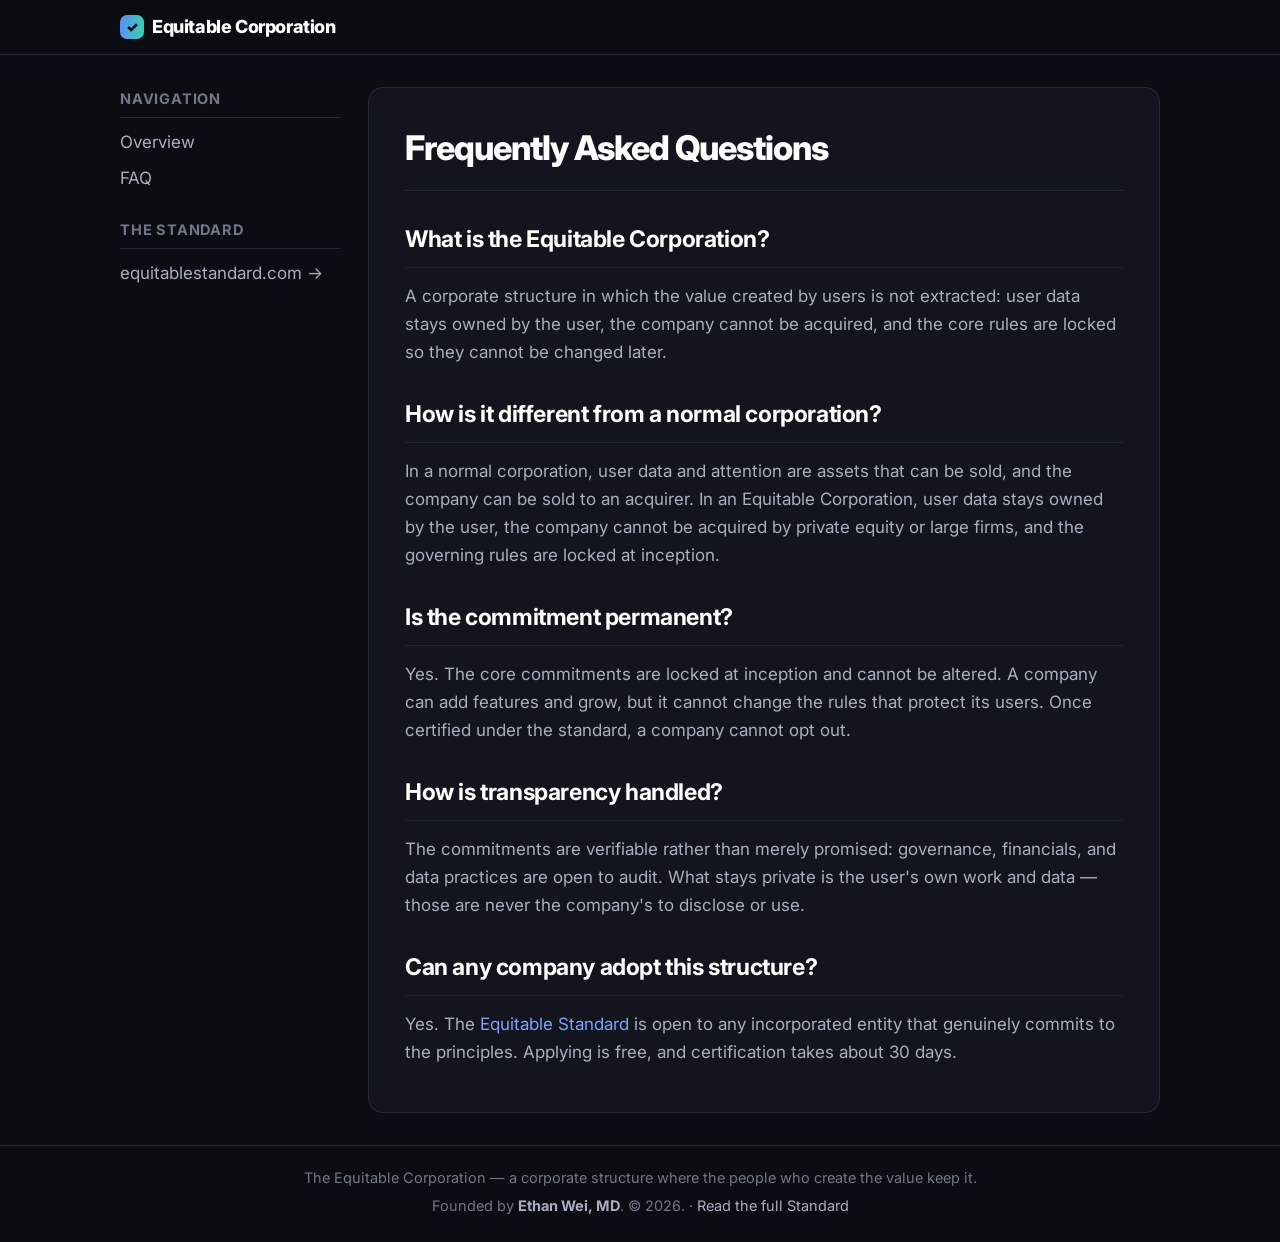
==== faq.html @ 90e1a958 "Deploy static main+faq from FastAPI PAGES" ====
<!DOCTYPE html>
<html lang="en">
<head>
    <meta charset="UTF-8">
    <meta name="viewport" content="width=device-width, initial-scale=1.0">
    <title>FAQ — The Equitable Corporation</title>
    <link rel="preconnect" href="https://fonts.googleapis.com">
    <link rel="preconnect" href="https://fonts.gstatic.com" crossorigin>
    <link href="https://fonts.googleapis.com/css2?family=Inter:wght@400;500;600;700;800&display=swap" rel="stylesheet">
    <link rel="stylesheet" href="style.css">
</head>
<body>
    <div id="wiki-page">
        <!-- Top bar: brand, search -->
        <div id="wiki-header">
            <div class="wiki-header-inner">
                <a href="/" id="wiki-logo"><span class="logo-mark">&#10003;</span> Equitable Corporation</a>
            </div>
        </div>

        <div id="wiki-body">
            <!-- Sidebar navigation -->
            <div id="wiki-sidebar">
                <div class="wiki-nav-section">
                    <h4>Navigation</h4>
                    <ul>
                        <li><a href="/">Overview</a></li>
                        <li><a href="/faq">FAQ</a></li>
                    </ul>
                </div>
                <div class="wiki-nav-section">
                    <h4>The Standard</h4>
                    <ul>
                        <li><a href="https://equitablestandard.com" target="_blank">equitablestandard.com &rarr;</a></li>
                    </ul>
                </div>
            </div>

            <!-- Main article area -->
            <div id="wiki-main">
                <h1 id="firstHeading">Frequently Asked Questions</h1>
                <div id="article-body">
                    <h2>What is the Equitable Corporation?</h2>
<p>A corporate structure in which the value created by users is not extracted: user data stays owned by the user, the company cannot be acquired, and the core rules are locked so they cannot be changed later.</p>

<h2>How is it different from a normal corporation?</h2>
<p>In a normal corporation, user data and attention are assets that can be sold, and the company can be sold to an acquirer. In an Equitable Corporation, user data stays owned by the user, the company cannot be acquired by private equity or large firms, and the governing rules are locked at inception.</p>

<h2>Is the commitment permanent?</h2>
<p>Yes. The core commitments are locked at inception and cannot be altered. A company can add features and grow, but it cannot change the rules that protect its users. Once certified under the standard, a company cannot opt out.</p>

<h2>How is transparency handled?</h2>
<p>The commitments are verifiable rather than merely promised: governance, financials, and data practices are open to audit. What stays private is the user&#39;s own work and data &mdash; those are never the company&#39;s to disclose or use.</p>

<h2>Can any company adopt this structure?</h2>
<p>Yes. The <a href="https://equitablestandard.com" target="_blank">Equitable Standard</a> is open to any incorporated entity that genuinely commits to the principles. Applying is free, and certification takes about 30 days.</p>

                </div>
            </div>
        </div>

        <div id="wiki-footer">
            <p>The Equitable Corporation &mdash; a corporate structure where the people who create the value keep it.</p>
            <p>Founded by <strong>Ethan Wei, MD</strong>. &copy; 2026. &middot; <a href="https://equitablestandard.com" target="_blank">Read the full Standard</a></p>
        </div>
    </div>
</body>
</html>
---- style.css ----
/* ==========================================================================
   The Equitable Corporation — informative site (equitable_corp)
   Same design language as WorkSigned. Two small-text tiers only:
     --fs-body  (17px)  article body, nav, previews
     --fs-small (14.5px) fine print: footer, section labels
   ========================================================================== */
:root {
    --bg: #0b0d12;
    --bg-page: #12151d;
    --bg-elev: #171b25;
    --bg-header: rgba(11, 13, 18, 0.8);
    --border: #232838;
    --border-strong: #2f3648;
    --border-subtle: #1f2532;

    --text: #f4f6fb;
    --text-heading: #ffffff;
    --text-muted: #a7afc0;
    --text-faint: #6f7789;
    --text-link: #7ba3ff;
    --text-link-hover: #9dbaff;

    --accent: #5b8cff;
    --accent-2: #34d3a6;
    --accent-soft: rgba(91, 140, 255, 0.14);
    --grad: linear-gradient(100deg, #5b8cff 0%, #34d3a6 100%);

    /* Two small-text tiers (the only two small sizes) */
    --fs-body: 17px;
    --fs-small: 14.5px;

    --radius: 14px;
    --maxw: 1080px;
}

* { margin: 0; padding: 0; box-sizing: border-box; }

body {
    font-family: "Inter", -apple-system, BlinkMacSystemFont, "Segoe UI", Roboto, sans-serif;
    background: var(--bg);
    color: var(--text);
    line-height: 1.65;
    font-size: var(--fs-body);
    -webkit-font-smoothing: antialiased;
    -moz-osx-font-smoothing: grayscale;
}
a { color: var(--text-link); text-decoration: none; }
a:hover { text-decoration: underline; }

#wiki-page { min-height: 100vh; display: flex; flex-direction: column; }

/* ===== HEADER ===== */
#wiki-header {
    position: sticky; top: 0; z-index: 50;
    background: var(--bg-header);
    backdrop-filter: blur(14px); -webkit-backdrop-filter: blur(14px);
    border-bottom: 1px solid var(--border);
    padding: 12px 0;
}
.wiki-header-inner {
    max-width: var(--maxw); margin: 0 auto; padding: 0 20px;
    display: flex; align-items: center; justify-content: space-between; gap: 20px;
}
#wiki-logo {
    font-size: 18px; font-weight: 800; color: var(--text-heading);
    letter-spacing: -0.4px; display: inline-flex; align-items: center; gap: 8px; white-space: nowrap;
}
#wiki-logo:hover { text-decoration: none; }
.logo-mark {
    display: inline-grid; place-items: center;
    width: 24px; height: 24px; border-radius: 7px;
    background: var(--grad); color: #0b0d12; font-size: 14px; font-weight: 900;
}
#wiki-search-form { display: flex; gap: 8px; flex: 1; max-width: 360px; }
#wiki-search-input {
    flex: 1; padding: 8px 12px;
    border: 1px solid var(--border-strong); border-radius: 999px;
    font-size: var(--fs-small); outline: none;
    background: var(--bg-page); color: var(--text); font-family: inherit;
}
#wiki-search-input::placeholder { color: var(--text-faint); }
#wiki-search-input:focus { border-color: var(--accent); box-shadow: 0 0 0 3px rgba(91,140,255,0.16); }
#wiki-search-form button {
    padding: 8px 16px; background: var(--accent-soft);
    border: 1px solid var(--border-strong); border-radius: 999px;
    cursor: pointer; font-size: var(--fs-small); font-weight: 600;
    color: var(--text); font-family: inherit;
}
#wiki-search-form button:hover { background: rgba(91,140,255,0.24); border-color: var(--accent); }

/* ===== BODY LAYOUT ===== */
#wiki-body {
    max-width: var(--maxw); margin: 0 auto; padding: 32px 20px;
    display: flex; gap: 28px; flex: 1; width: 100%; align-items: flex-start;
}

/* ===== SIDEBAR ===== */
#wiki-sidebar { width: 220px; flex-shrink: 0; }
.wiki-nav-section { margin-bottom: 26px; }
.wiki-nav-section h4 {
    font-size: var(--fs-small); color: var(--text-faint);
    text-transform: uppercase; letter-spacing: 0.8px;
    margin-bottom: 10px; padding-bottom: 6px; border-bottom: 1px solid var(--border);
}
.wiki-nav-section ul { list-style: none; }
.wiki-nav-section li { margin-bottom: 8px; }
.wiki-nav-section a { color: var(--text-muted); font-size: var(--fs-body); transition: color 0.2s; }
.wiki-nav-section a:hover { color: var(--text-link); text-decoration: none; }

/* ===== MAIN CONTENT ===== */
#wiki-main {
    flex: 1; background: var(--bg-page);
    border: 1px solid var(--border); border-radius: var(--radius);
    padding: 32px 36px; min-width: 0;
}
#firstHeading {
    font-size: 34px; font-weight: 800; letter-spacing: -1px;
    border-bottom: 1px solid var(--border);
    padding-bottom: 14px; margin-bottom: 22px; color: var(--text-heading);
}

/* ===== ARTICLE CONTENT ===== */
#article-body h2 {
    font-size: 23px; font-weight: 700; letter-spacing: -0.4px;
    border-bottom: 1px solid var(--border-subtle);
    padding-bottom: 8px; margin: 30px 0 14px 0; color: var(--text-heading);
}
#article-body h3 { font-size: 19px; font-weight: 700; margin: 20px 0 8px 0; color: var(--text); }
#article-body p { margin-bottom: 14px; color: var(--text-muted); font-size: var(--fs-body); }
#article-body ul, #article-body ol { margin: 0 0 14px 24px; color: var(--text-muted); }
#article-body li { margin-bottom: 6px; font-size: var(--fs-body); }
#article-body a:hover { color: var(--text-link-hover); }
#article-body strong { color: var(--text); font-weight: 700; }

/* ===== INFOBOX ===== */
.wiki-infobox {
    float: right; width: 264px;
    background: var(--bg-elev); border: 1px solid var(--border-strong);
    border-radius: 12px; padding: 16px 18px;
    margin: 0 0 18px 22px; font-size: var(--fs-body);
}
.wiki-infobox h3 {
    font-size: 18px; font-weight: 800; text-align: center;
    margin-bottom: 12px; padding-bottom: 10px; border-bottom: 1px solid var(--border); color: var(--text-heading);
}
.wiki-infobox p { margin-bottom: 6px; color: var(--text-muted); }
.wiki-infobox p strong { color: var(--text); }

/* ===== SEARCH RESULTS ===== */
.search-result { margin-bottom: 22px; padding-bottom: 16px; border-bottom: 1px solid var(--border-subtle); }
.search-result h3 { font-size: 19px; font-weight: 700; margin-bottom: 6px; color: var(--text-heading); }
.search-result p { color: var(--text-muted); font-size: var(--fs-body); }

/* ===== FOOTER ===== */
#wiki-footer {
    background: var(--bg); border-top: 1px solid var(--border);
    padding: 20px; text-align: center;
    font-size: var(--fs-small); color: var(--text-faint); margin-top: auto;
}
#wiki-footer p { margin-bottom: 4px; }
#wiki-footer strong { color: var(--text-muted); }
#wiki-footer a { color: var(--text-muted); }
#wiki-footer a:hover { color: var(--text); }

/* ===== RESPONSIVE ===== */
@media (max-width: 768px) {
    #wiki-body { flex-direction: column; }
    #wiki-sidebar { width: 100%; }
    #wiki-main { padding: 22px 20px; }
    .wiki-infobox { float: none; width: 100%; margin: 0 0 18px 0; }
    #wiki-search-form { max-width: none; }
}
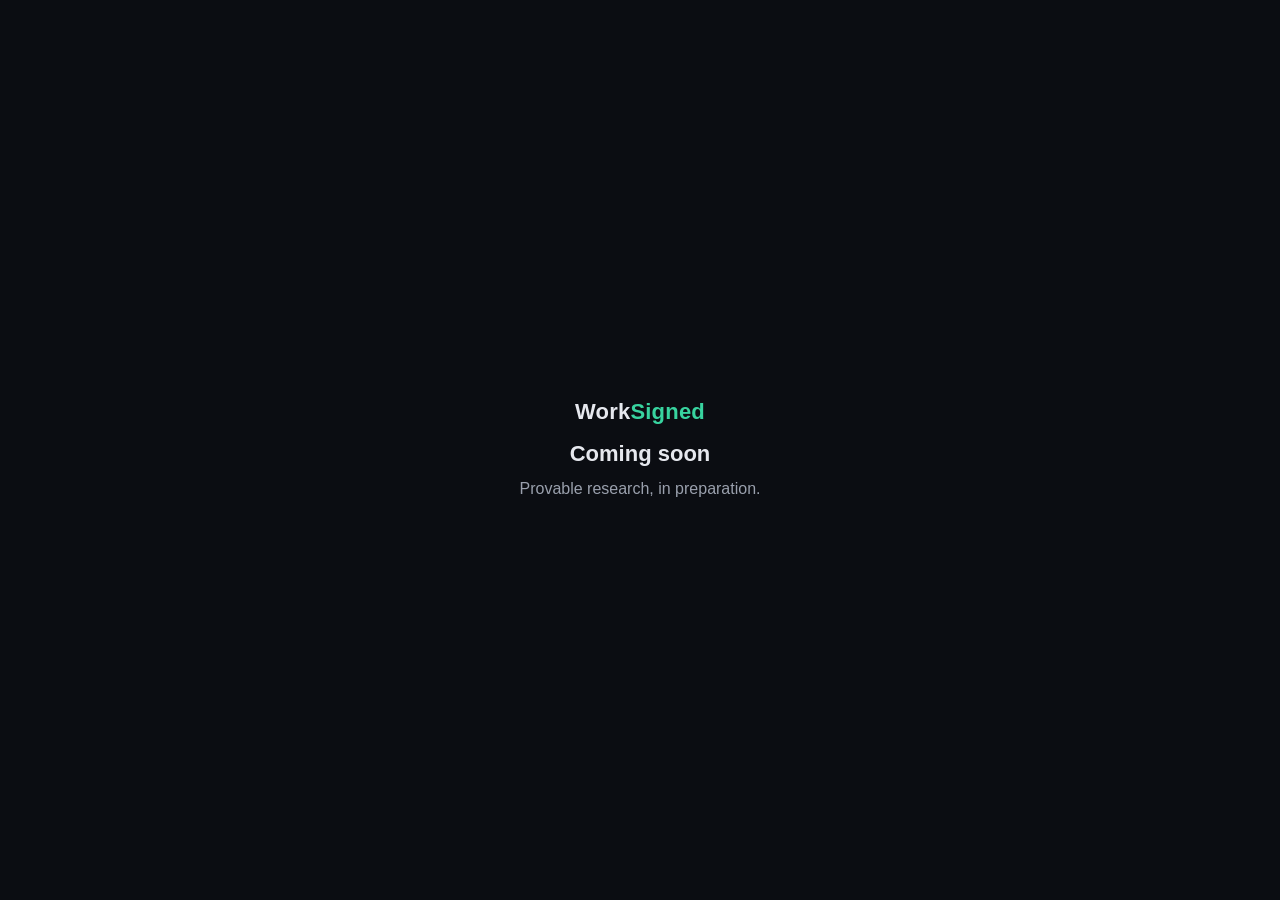
==== commit 5f29797e: "site: blank to coming-soon (temporary)" ====
--- a/faq.html
+++ b/faq.html
@@ -1,68 +1,27 @@
 <!DOCTYPE html>
 <html lang="en">
 <head>
-    <meta charset="UTF-8">
-    <meta name="viewport" content="width=device-width, initial-scale=1.0">
-    <title>FAQ — The Equitable Corporation</title>
-    <link rel="preconnect" href="https://fonts.googleapis.com">
-    <link rel="preconnect" href="https://fonts.gstatic.com" crossorigin>
-    <link href="https://fonts.googleapis.com/css2?family=Inter:wght@400;500;600;700;800&display=swap" rel="stylesheet">
-    <link rel="stylesheet" href="style.css">
+<meta charset="utf-8">
+<meta name="viewport" content="width=device-width, initial-scale=1">
+<meta name="robots" content="noindex,nofollow">
+<title>WorkSigned</title>
+<style>
+  html,body{margin:0;height:100%;background:#0b0d12;color:#e6e8ee;
+    font-family:-apple-system,BlinkMacSystemFont,"Segoe UI",Roboto,Helvetica,Arial,sans-serif;
+    display:flex;align-items:center;justify-content:center;}
+  .card{text-align:center;padding:48px 28px;max-width:440px;}
+  .brand{font-weight:700;font-size:22px;letter-spacing:.2px;margin-bottom:16px;}
+  .brand span{color:#38d39f;}
+  h1{font-size:22px;font-weight:600;margin:0 0 10px;}
+  p{color:#9aa0ad;font-size:16px;line-height:1.55;margin:0;}
+</style>
 </head>
 <body>
-    <div id="wiki-page">
-        <!-- Top bar: brand, search -->
-        <div id="wiki-header">
-            <div class="wiki-header-inner">
-                <a href="/" id="wiki-logo"><span class="logo-mark">&#10003;</span> Equitable Corporation</a>
-            </div>
-        </div>
+  <div class="card">
+    <div class="brand">Work<span>Signed</span></div>
+    <h1>Coming soon</h1>
+    <p>Provable research, in preparation.</p>
+  </div>
+</body>
+</html>
 
-        <div id="wiki-body">
-            <!-- Sidebar navigation -->
-            <div id="wiki-sidebar">
-                <div class="wiki-nav-section">
-                    <h4>Navigation</h4>
-                    <ul>
-                        <li><a href="/">Overview</a></li>
-                        <li><a href="/faq">FAQ</a></li>
-                    </ul>
-                </div>
-                <div class="wiki-nav-section">
-                    <h4>The Standard</h4>
-                    <ul>
-                        <li><a href="https://equitablestandard.com" target="_blank">equitablestandard.com &rarr;</a></li>
-                    </ul>
-                </div>
-            </div>
-
-            <!-- Main article area -->
-            <div id="wiki-main">
-                <h1 id="firstHeading">Frequently Asked Questions</h1>
-                <div id="article-body">
-                    <h2>What is the Equitable Corporation?</h2>
-<p>A corporate structure in which the value created by users is not extracted: user data stays owned by the user, the company cannot be acquired, and the core rules are locked so they cannot be changed later.</p>
-
-<h2>How is it different from a normal corporation?</h2>
-<p>In a normal corporation, user data and attention are assets that can be sold, and the company can be sold to an acquirer. In an Equitable Corporation, user data stays owned by the user, the company cannot be acquired by private equity or large firms, and the governing rules are locked at inception.</p>
-
-<h2>Is the commitment permanent?</h2>
-<p>Yes. The core commitments are locked at inception and cannot be altered. A company can add features and grow, but it cannot change the rules that protect its users. Once certified under the standard, a company cannot opt out.</p>
-
-<h2>How is transparency handled?</h2>
-<p>The commitments are verifiable rather than merely promised: governance, financials, and data practices are open to audit. What stays private is the user&#39;s own work and data &mdash; those are never the company&#39;s to disclose or use.</p>
-
-<h2>Can any company adopt this structure?</h2>
-<p>Yes. The <a href="https://equitablestandard.com" target="_blank">Equitable Standard</a> is open to any incorporated entity that genuinely commits to the principles. Applying is free, and certification takes about 30 days.</p>
-
-                </div>
-            </div>
-        </div>
-
-        <div id="wiki-footer">
-            <p>The Equitable Corporation &mdash; a corporate structure where the people who create the value keep it.</p>
-            <p>Founded by <strong>Ethan Wei, MD</strong>. &copy; 2026. &middot; <a href="https://equitablestandard.com" target="_blank">Read the full Standard</a></p>
-        </div>
-    </div>
-</body>
-</html>
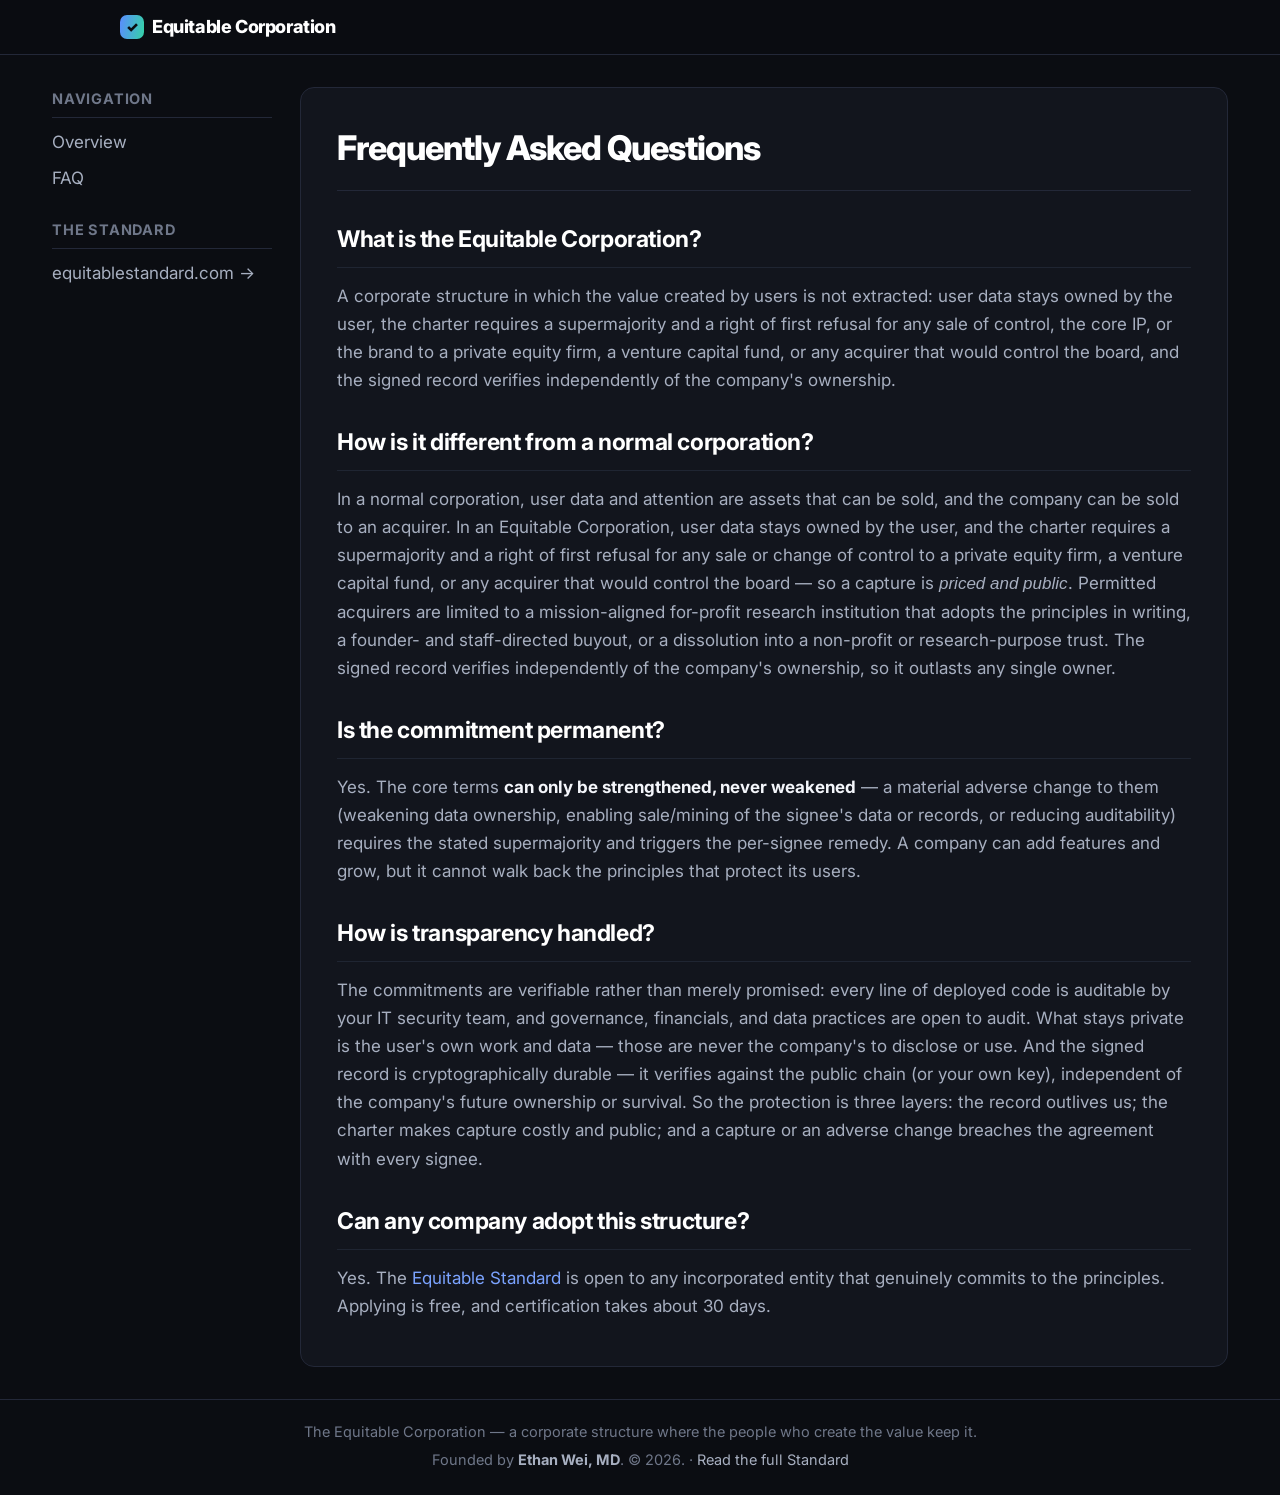
==== commit 00af263a: "sync from local static" ====
--- a/faq.html
+++ b/faq.html
@@ -1,27 +1,68 @@
 <!DOCTYPE html>
 <html lang="en">
 <head>
-<meta charset="utf-8">
-<meta name="viewport" content="width=device-width, initial-scale=1">
-<meta name="robots" content="noindex,nofollow">
-<title>WorkSigned</title>
-<style>
-  html,body{margin:0;height:100%;background:#0b0d12;color:#e6e8ee;
-    font-family:-apple-system,BlinkMacSystemFont,"Segoe UI",Roboto,Helvetica,Arial,sans-serif;
-    display:flex;align-items:center;justify-content:center;}
-  .card{text-align:center;padding:48px 28px;max-width:440px;}
-  .brand{font-weight:700;font-size:22px;letter-spacing:.2px;margin-bottom:16px;}
-  .brand span{color:#38d39f;}
-  h1{font-size:22px;font-weight:600;margin:0 0 10px;}
-  p{color:#9aa0ad;font-size:16px;line-height:1.55;margin:0;}
-</style>
+    <meta charset="UTF-8">
+    <meta name="viewport" content="width=device-width, initial-scale=1.0">
+    <title>FAQ — The Equitable Corporation</title>
+    <link rel="preconnect" href="https://fonts.googleapis.com">
+    <link rel="preconnect" href="https://fonts.gstatic.com" crossorigin>
+    <link href="https://fonts.googleapis.com/css2?family=Inter:wght@400;500;600;700;800&display=swap" rel="stylesheet">
+    <link rel="stylesheet" href="style.css">
 </head>
 <body>
-  <div class="card">
-    <div class="brand">Work<span>Signed</span></div>
-    <h1>Coming soon</h1>
-    <p>Provable research, in preparation.</p>
-  </div>
+    <div id="wiki-page">
+        <!-- Top bar: brand, search -->
+        <div id="wiki-header">
+            <div class="wiki-header-inner">
+                <a href="/" id="wiki-logo"><span class="logo-mark">&#10003;</span> Equitable Corporation</a>
+            </div>
+        </div>
+
+        <div id="wiki-body">
+            <!-- Sidebar navigation -->
+            <div id="wiki-sidebar">
+                <div class="wiki-nav-section">
+                    <h4>Navigation</h4>
+                    <ul>
+                        <li><a href="/">Overview</a></li>
+                        <li><a href="/faq">FAQ</a></li>
+                    </ul>
+                </div>
+                <div class="wiki-nav-section">
+                    <h4>The Standard</h4>
+                    <ul>
+                        <li><a href="https://equitablestandard.com" target="_blank">equitablestandard.com &rarr;</a></li>
+                    </ul>
+                </div>
+            </div>
+
+            <!-- Main article area -->
+            <div id="wiki-main">
+                <h1 id="firstHeading">Frequently Asked Questions</h1>
+                <div id="article-body">
+                    <h2>What is the Equitable Corporation?</h2>
+<p>A corporate structure in which the value created by users is not extracted: user data stays owned by the user, the charter requires a supermajority and a right of first refusal for any sale of control, the core IP, or the brand to a private equity firm, a venture capital fund, or any acquirer that would control the board, and the signed record verifies independently of the company&#39;s ownership.</p>
+
+<h2>How is it different from a normal corporation?</h2>
+<p>In a normal corporation, user data and attention are assets that can be sold, and the company can be sold to an acquirer. In an Equitable Corporation, user data stays owned by the user, and the charter requires a supermajority and a right of first refusal for any sale or change of control to a private equity firm, a venture capital fund, or any acquirer that would control the board &mdash; so a capture is <em>priced and public</em>. Permitted acquirers are limited to a mission-aligned for-profit research institution that adopts the principles in writing, a founder- and staff-directed buyout, or a dissolution into a non-profit or research-purpose trust. The signed record verifies independently of the company&#39;s ownership, so it outlasts any single owner.</p>
+
+<h2>Is the commitment permanent?</h2>
+<p>Yes. The core terms <strong>can only be strengthened, never weakened</strong> &mdash; a material adverse change to them (weakening data ownership, enabling sale/mining of the signee&#39;s data or records, or reducing auditability) requires the stated supermajority and triggers the per-signee remedy. A company can add features and grow, but it cannot walk back the principles that protect its users.</p>
+
+<h2>How is transparency handled?</h2>
+<p>The commitments are verifiable rather than merely promised: every line of deployed code is auditable by your IT security team, and governance, financials, and data practices are open to audit. What stays private is the user&#39;s own work and data &mdash; those are never the company&#39;s to disclose or use. And the signed record is cryptographically durable &mdash; it verifies against the public chain (or your own key), independent of the company&#39;s future ownership or survival. So the protection is three layers: the record outlives us; the charter makes capture costly and public; and a capture or an adverse change breaches the agreement with every signee.</p>
+
+<h2>Can any company adopt this structure?</h2>
+<p>Yes. The <a href="https://equitablestandard.com" target="_blank">Equitable Standard</a> is open to any incorporated entity that genuinely commits to the principles. Applying is free, and certification takes about 30 days.</p>
+
+                </div>
+            </div>
+        </div>
+
+        <div id="wiki-footer">
+            <p>The Equitable Corporation &mdash; a corporate structure where the people who create the value keep it.</p>
+            <p>Founded by <strong>Ethan Wei, MD</strong>. &copy; 2026. &middot; <a href="https://equitablestandard.com" target="_blank">Read the full Standard</a></p>
+        </div>
+    </div>
 </body>
-</html>
-
+</html>
--- a/style.css
+++ b/style.css
@@ -0,0 +1,172 @@
+/* ==========================================================================
+   The Equitable Corporation — informative site (equitable_corp)
+   Same design language as WorkSigned. Two small-text tiers only:
+     --fs-body  (17px)  article body, nav, previews
+     --fs-small (14.5px) fine print: footer, section labels
+   ========================================================================== */
+:root {
+    --bg: #0b0d12;
+    --bg-page: #12151d;
+    --bg-elev: #171b25;
+    --bg-header: rgba(11, 13, 18, 0.8);
+    --border: #232838;
+    --border-strong: #2f3648;
+    --border-subtle: #1f2532;
+
+    --text: #f4f6fb;
+    --text-heading: #ffffff;
+    --text-muted: #a7afc0;
+    --text-faint: #6f7789;
+    --text-link: #7ba3ff;
+    --text-link-hover: #9dbaff;
+
+    --accent: #5b8cff;
+    --accent-2: #34d3a6;
+    --accent-soft: rgba(91, 140, 255, 0.14);
+    --grad: linear-gradient(100deg, #5b8cff 0%, #34d3a6 100%);
+
+    /* Two small-text tiers (the only two small sizes) */
+    --fs-body: 17px;
+    --fs-small: 14.5px;
+
+    --radius: 14px;
+    --maxw: 1080px;
+}
+
+* { margin: 0; padding: 0; box-sizing: border-box; }
+
+body {
+    font-family: "Inter", -apple-system, BlinkMacSystemFont, "Segoe UI", Roboto, sans-serif;
+    background: var(--bg);
+    color: var(--text);
+    line-height: 1.65;
+    font-size: var(--fs-body);
+    -webkit-font-smoothing: antialiased;
+    -moz-osx-font-smoothing: grayscale;
+}
+a { color: var(--text-link); text-decoration: none; }
+a:hover { text-decoration: underline; }
+
+#wiki-page { min-height: 100vh; display: flex; flex-direction: column; }
+
+/* ===== HEADER ===== */
+#wiki-header {
+    position: sticky; top: 0; z-index: 50;
+    background: var(--bg-header);
+    backdrop-filter: blur(14px); -webkit-backdrop-filter: blur(14px);
+    border-bottom: 1px solid var(--border);
+    padding: 12px 0;
+}
+.wiki-header-inner {
+    max-width: var(--maxw); margin: 0 auto; padding: 0 20px;
+    display: flex; align-items: center; justify-content: space-between; gap: 20px;
+}
+#wiki-logo {
+    font-size: 18px; font-weight: 800; color: var(--text-heading);
+    letter-spacing: -0.4px; display: inline-flex; align-items: center; gap: 8px; white-space: nowrap;
+}
+#wiki-logo:hover { text-decoration: none; }
+.logo-mark {
+    display: inline-grid; place-items: center;
+    width: 24px; height: 24px; border-radius: 7px;
+    background: var(--grad); color: #0b0d12; font-size: 14px; font-weight: 900;
+}
+#wiki-search-form { display: flex; gap: 8px; flex: 1; max-width: 360px; }
+#wiki-search-input {
+    flex: 1; padding: 8px 12px;
+    border: 1px solid var(--border-strong); border-radius: 999px;
+    font-size: var(--fs-small); outline: none;
+    background: var(--bg-page); color: var(--text); font-family: inherit;
+}
+#wiki-search-input::placeholder { color: var(--text-faint); }
+#wiki-search-input:focus { border-color: var(--accent); box-shadow: 0 0 0 3px rgba(91,140,255,0.16); }
+#wiki-search-form button {
+    padding: 8px 16px; background: var(--accent-soft);
+    border: 1px solid var(--border-strong); border-radius: 999px;
+    cursor: pointer; font-size: var(--fs-small); font-weight: 600;
+    color: var(--text); font-family: inherit;
+}
+#wiki-search-form button:hover { background: rgba(91,140,255,0.24); border-color: var(--accent); }
+
+/* ===== BODY LAYOUT ===== */
+#wiki-body {
+    max-width: 95%; margin: 0 auto; padding: 32px 20px;
+    display: flex; gap: 28px; flex: 1; width: 100%; align-items: flex-start;
+}
+
+/* ===== SIDEBAR ===== */
+#wiki-sidebar { width: 220px; flex-shrink: 0; }
+.wiki-nav-section { margin-bottom: 26px; }
+.wiki-nav-section h4 {
+    font-size: var(--fs-small); color: var(--text-faint);
+    text-transform: uppercase; letter-spacing: 0.8px;
+    margin-bottom: 10px; padding-bottom: 6px; border-bottom: 1px solid var(--border);
+}
+.wiki-nav-section ul { list-style: none; }
+.wiki-nav-section li { margin-bottom: 8px; }
+.wiki-nav-section a { color: var(--text-muted); font-size: var(--fs-body); transition: color 0.2s; }
+.wiki-nav-section a:hover { color: var(--text-link); text-decoration: none; }
+
+/* ===== MAIN CONTENT ===== */
+#wiki-main {
+    flex: 1; background: var(--bg-page);
+    border: 1px solid var(--border); border-radius: var(--radius);
+    padding: 32px 36px; min-width: 0;
+}
+#firstHeading {
+    font-size: 34px; font-weight: 800; letter-spacing: -1px;
+    border-bottom: 1px solid var(--border);
+    padding-bottom: 14px; margin-bottom: 22px; color: var(--text-heading);
+}
+
+/* ===== ARTICLE CONTENT ===== */
+#article-body h2 {
+    font-size: 23px; font-weight: 700; letter-spacing: -0.4px;
+    border-bottom: 1px solid var(--border-subtle);
+    padding-bottom: 8px; margin: 30px 0 14px 0; color: var(--text-heading);
+}
+#article-body h3 { font-size: 19px; font-weight: 700; margin: 20px 0 8px 0; color: var(--text); }
+#article-body p { margin-bottom: 14px; color: var(--text-muted); font-size: var(--fs-body); }
+#article-body ul, #article-body ol { margin: 0 0 14px 24px; color: var(--text-muted); }
+#article-body li { margin-bottom: 6px; font-size: var(--fs-body); }
+#article-body a:hover { color: var(--text-link-hover); }
+#article-body strong { color: var(--text); font-weight: 700; }
+
+/* ===== INFOBOX ===== */
+.wiki-infobox {
+    float: right; width: 264px;
+    background: var(--bg-elev); border: 1px solid var(--border-strong);
+    border-radius: 12px; padding: 16px 18px;
+    margin: 0 0 18px 22px; font-size: var(--fs-body);
+}
+.wiki-infobox h3 {
+    font-size: 18px; font-weight: 800; text-align: center;
+    margin-bottom: 12px; padding-bottom: 10px; border-bottom: 1px solid var(--border); color: var(--text-heading);
+}
+.wiki-infobox p { margin-bottom: 6px; color: var(--text-muted); }
+.wiki-infobox p strong { color: var(--text); }
+
+/* ===== SEARCH RESULTS ===== */
+.search-result { margin-bottom: 22px; padding-bottom: 16px; border-bottom: 1px solid var(--border-subtle); }
+.search-result h3 { font-size: 19px; font-weight: 700; margin-bottom: 6px; color: var(--text-heading); }
+.search-result p { color: var(--text-muted); font-size: var(--fs-body); }
+
+/* ===== FOOTER ===== */
+#wiki-footer {
+    background: var(--bg); border-top: 1px solid var(--border);
+    padding: 20px; text-align: center;
+    font-size: var(--fs-small); color: var(--text-faint); margin-top: auto;
+}
+#wiki-footer p { margin-bottom: 4px; }
+#wiki-footer strong { color: var(--text-muted); }
+#wiki-footer a { color: var(--text-muted); }
+#wiki-footer a:hover { color: var(--text); }
+
+/* ===== RESPONSIVE ===== */
+@media (max-width: 768px) {
+    #wiki-body { flex-direction: column; }
+    #wiki-sidebar { width: 100%; }
+    #wiki-main { padding: 22px 20px; }
+    .wiki-infobox { float: none; width: 100%; margin: 0 0 18px 0; }
+    #wiki-search-form { max-width: none; }
+}
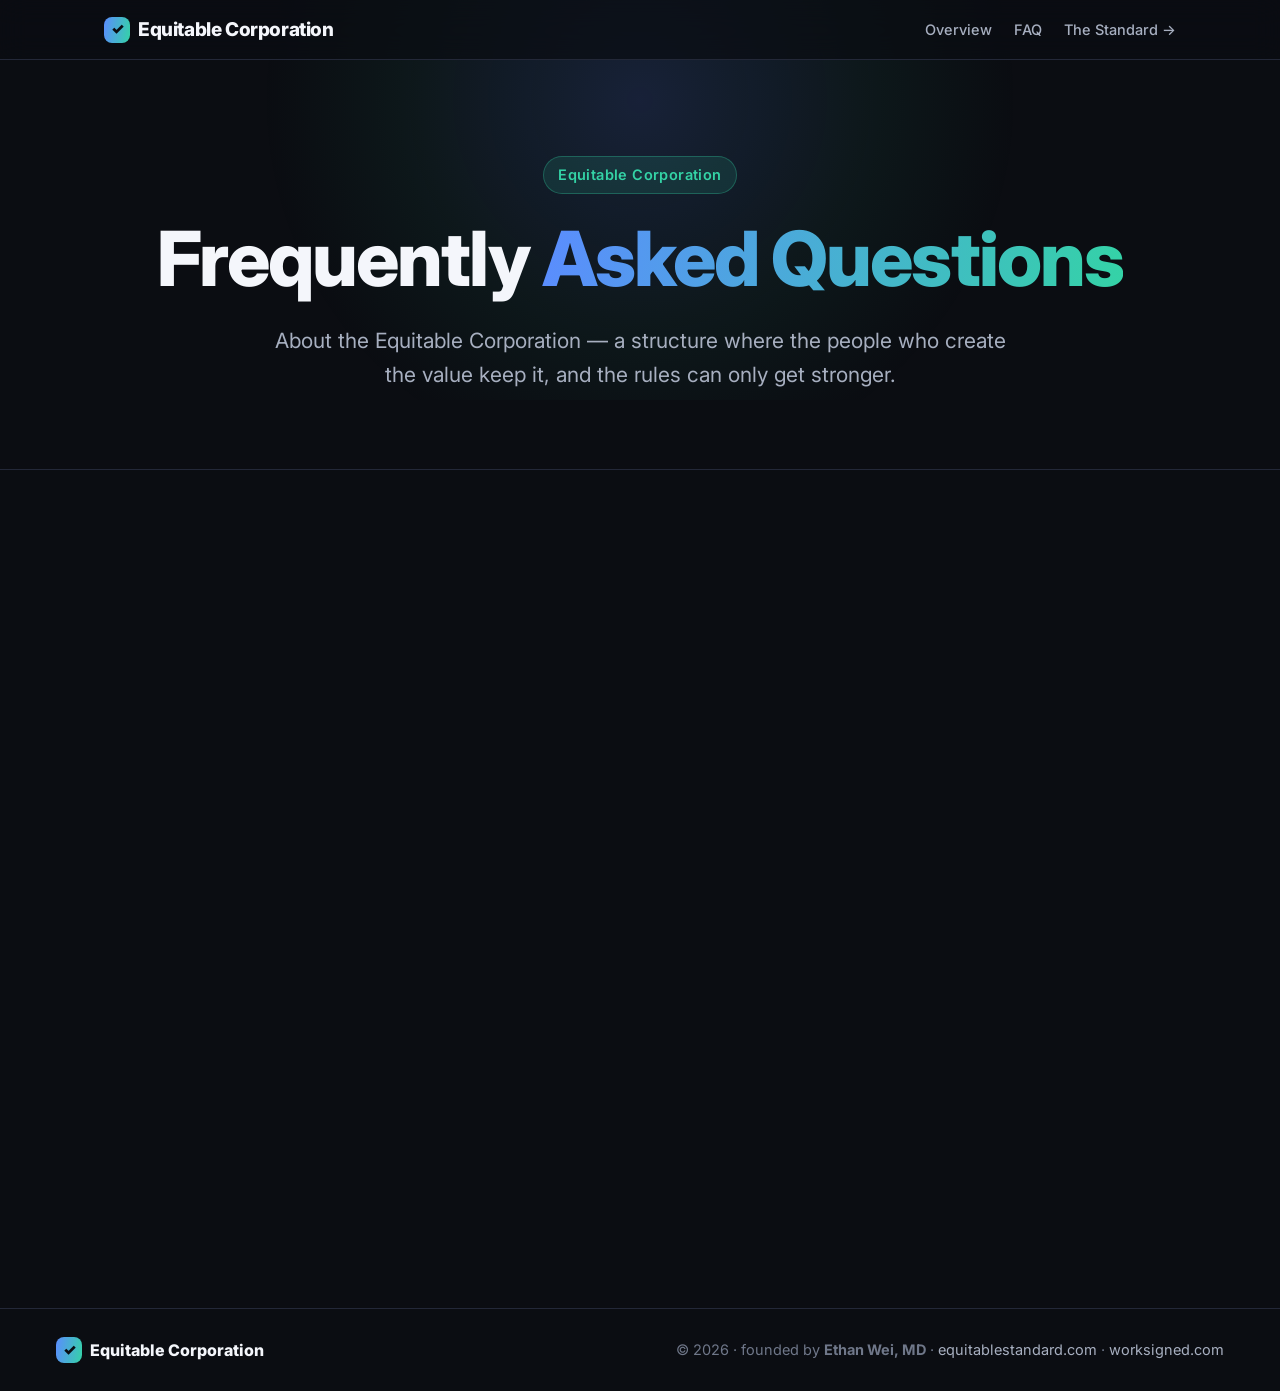
==== commit c7a6425b: "sync from local static" ====
--- a/faq.html
+++ b/faq.html
@@ -3,66 +3,76 @@
 <head>
     <meta charset="UTF-8">
     <meta name="viewport" content="width=device-width, initial-scale=1.0">
-    <title>FAQ — The Equitable Corporation</title>
+    <title>FAQ &mdash; The Equitable Corporation</title>
     <link rel="preconnect" href="https://fonts.googleapis.com">
     <link rel="preconnect" href="https://fonts.gstatic.com" crossorigin>
     <link href="https://fonts.googleapis.com/css2?family=Inter:wght@400;500;600;700;800&display=swap" rel="stylesheet">
     <link rel="stylesheet" href="style.css">
 </head>
 <body>
-    <div id="wiki-page">
-        <!-- Top bar: brand, search -->
-        <div id="wiki-header">
-            <div class="wiki-header-inner">
-                <a href="/" id="wiki-logo"><span class="logo-mark">&#10003;</span> Equitable Corporation</a>
+    <div id="site">
+        <!-- Top bar -->
+        <div id="topbar">
+            <div class="topbar-inner">
+                <a href="/" id="logo"><span class="logo-mark">&#10003;</span> Equitable Corporation</a>
+                <nav class="topnav">
+                    <a href="/">Overview</a>
+                    <a href="/#faq">FAQ</a>
+                    <a href="https://equitablestandard.com" target="_blank">The Standard &rarr;</a>
+                </nav>
             </div>
         </div>
 
-        <div id="wiki-body">
-            <!-- Sidebar navigation -->
-            <div id="wiki-sidebar">
-                <div class="wiki-nav-section">
-                    <h4>Navigation</h4>
-                    <ul>
-                        <li><a href="/">Overview</a></li>
-                        <li><a href="/faq">FAQ</a></li>
-                    </ul>
-                </div>
-                <div class="wiki-nav-section">
-                    <h4>The Standard</h4>
-                    <ul>
-                        <li><a href="https://equitablestandard.com" target="_blank">equitablestandard.com &rarr;</a></li>
-                    </ul>
+        <!-- Hero -->
+        <section class="hero" id="top">
+            <div class="container">
+                <span class="eyebrow">Equitable Corporation</span>
+                <h1>Frequently <span class="grad">Asked Questions</span></h1>
+                <p class="sub">About the Equitable Corporation &mdash; a structure where the people who create the value keep it, and the rules can only get stronger.</p>
+            </div>
+        </section>
+
+        <!-- FAQ -->
+        <section class="section" id="faq">
+            <div class="container narrow">
+                <div class="faq-list">
+                    <details class="faq-item reveal" open>
+                        <summary>What is an Equitable Corporation?</summary>
+                        <p>A corporate structure in which the value created by users is not extracted: user data stays owned by the user, and the charter requires a supermajority and a right of first refusal for any sale of control, the core IP, or the brand to a private equity firm, a venture capital fund, or any acquirer that would control the board &mdash; so a capture is <em>priced and public</em>, not possible to do quietly.</p>
+                    </details>
+                    <details class="faq-item reveal">
+                        <summary>How is it different from a normal company?</summary>
+                        <p>In a normal company, user data and attention are assets that can be sold, and the company can be sold to an acquirer. In an Equitable Corporation, user data stays owned by the user, and the charter requires a supermajority and a right of first refusal for any sale or change of control to a private equity firm, a venture capital fund, or any acquirer that would control the board &mdash; so a capture is <em>priced and public</em>. Permitted acquirers are limited to a mission-aligned for-profit research institution that adopts the principles in writing, a founder- and staff-directed buyout, or a dissolution into a non-profit or research-purpose trust.</p>
+                    </details>
+                    <details class="faq-item reveal">
+                        <summary>Is it public or private?</summary>
+                        <p>Both &mdash; and that&rsquo;s the point. The commitments themselves are public and verifiable: every line of deployed code is auditable by your IT security team, and governance, financials, and data practices are open to audit. What stays private is the user&rsquo;s own work and data &mdash; those are never the company&rsquo;s to disclose or use. And the protection is two layers: the charter makes capture costly and public, and a capture or an adverse change breaches the agreement with every signee (terminating the service and returning the data).</p>
+                    </details>
+                    <details class="faq-item reveal">
+                        <summary>Who owns the value it creates?</summary>
+                        <p>The people who created it. User data and work stay owned by the user, and the company&rsquo;s structure is built so that value isn&rsquo;t redirected to outside extractors. The founder holds the equity and is paid a capped salary plus a locked ratio of profits &mdash; but cannot take the company&rsquo;s defining commitments with them, because those are locked in the charter and can only be strengthened.</p>
+                    </details>
+                    <details class="faq-item reveal">
+                        <summary>What stops the founder from changing the rules?</summary>
+                        <p>The charter. The core terms can only be strengthened, never weakened &mdash; a material adverse change to them (weakening data ownership, enabling sale/mining of the signee&rsquo;s data or records, or reducing auditability) requires the stated supermajority and triggers the per-signee remedy. A company can add features and grow, but a material adverse change to those principles requires the stated supermajority.</p>
+                    </details>
+                    <details class="faq-item reveal">
+                        <summary>Is the founder above the company?</summary>
+                        <p>No. The founder can be replaced by an equitable vote of the community, so the structure doesn&rsquo;t depend on one person staying forever. And because the commitments are in the charter and the user agreements, they outlive any single person, board, or management team.</p>
+                    </details>
                 </div>
             </div>
+        </section>
 
-            <!-- Main article area -->
-            <div id="wiki-main">
-                <h1 id="firstHeading">Frequently Asked Questions</h1>
-                <div id="article-body">
-                    <h2>What is the Equitable Corporation?</h2>
-<p>A corporate structure in which the value created by users is not extracted: user data stays owned by the user, the charter requires a supermajority and a right of first refusal for any sale of control, the core IP, or the brand to a private equity firm, a venture capital fund, or any acquirer that would control the board, and the signed record verifies independently of the company&#39;s ownership.</p>
+        <!-- Footer -->
+        <footer id="footer">
+            <div class="container footer-inner">
+                <span id="foot-brand"><span class="logo-mark">&#10003;</span> Equitable Corporation</span>
+                <span class="foot-copy">&copy; 2026 &middot; founded by <strong>Ethan Wei, MD</strong> &middot; <a href="https://equitablestandard.com" target="_blank">equitablestandard.com</a> &middot; <a href="https://worksigned.com" target="_blank">worksigned.com</a></span>
+            </div>
+        </footer>
+    </div>
 
-<h2>How is it different from a normal corporation?</h2>
-<p>In a normal corporation, user data and attention are assets that can be sold, and the company can be sold to an acquirer. In an Equitable Corporation, user data stays owned by the user, and the charter requires a supermajority and a right of first refusal for any sale or change of control to a private equity firm, a venture capital fund, or any acquirer that would control the board &mdash; so a capture is <em>priced and public</em>. Permitted acquirers are limited to a mission-aligned for-profit research institution that adopts the principles in writing, a founder- and staff-directed buyout, or a dissolution into a non-profit or research-purpose trust. The signed record verifies independently of the company&#39;s ownership, so it outlasts any single owner.</p>
-
-<h2>Is the commitment permanent?</h2>
-<p>Yes. The core terms <strong>can only be strengthened, never weakened</strong> &mdash; a material adverse change to them (weakening data ownership, enabling sale/mining of the signee&#39;s data or records, or reducing auditability) requires the stated supermajority and triggers the per-signee remedy. A company can add features and grow, but it cannot walk back the principles that protect its users.</p>
-
-<h2>How is transparency handled?</h2>
-<p>The commitments are verifiable rather than merely promised: every line of deployed code is auditable by your IT security team, and governance, financials, and data practices are open to audit. What stays private is the user&#39;s own work and data &mdash; those are never the company&#39;s to disclose or use. And the signed record is cryptographically durable &mdash; it verifies against the public chain (or your own key), independent of the company&#39;s future ownership or survival. So the protection is three layers: the record outlives us; the charter makes capture costly and public; and a capture or an adverse change breaches the agreement with every signee.</p>
-
-<h2>Can any company adopt this structure?</h2>
-<p>Yes. The <a href="https://equitablestandard.com" target="_blank">Equitable Standard</a> is open to any incorporated entity that genuinely commits to the principles. Applying is free, and certification takes about 30 days.</p>
-
-                </div>
-            </div>
-        </div>
-
-        <div id="wiki-footer">
-            <p>The Equitable Corporation &mdash; a corporate structure where the people who create the value keep it.</p>
-            <p>Founded by <strong>Ethan Wei, MD</strong>. &copy; 2026. &middot; <a href="https://equitablestandard.com" target="_blank">Read the full Standard</a></p>
-        </div>
-    </div>
+    <script src="script.js"></script>
 </body>
-</html>+</html>
--- a/style.css
+++ b/style.css
@@ -1,24 +1,20 @@
 /* ==========================================================================
-   The Equitable Corporation — informative site (equitable_corp)
-   Same design language as WorkSigned. Two small-text tiers only:
-     --fs-body  (17px)  article body, nav, previews
-     --fs-small (14.5px) fine print: footer, section labels
+   The Equitable Standard — charter + certification + FAQ (static site)
+   Same design language as WorkSigned / Equitable Corporation.
+   Two small-text tiers only:
+     --fs-body  (17px)  card body, faq, lead
+     --fs-small (14.5px) fine print: eyebrow, footer, summary hints
    ========================================================================== */
 :root {
     --bg: #0b0d12;
-    --bg-page: #12151d;
-    --bg-elev: #171b25;
-    --bg-header: rgba(11, 13, 18, 0.8);
+    --bg-elev: #12151d;
+    --bg-elev-2: #171b25;
     --border: #232838;
     --border-strong: #2f3648;
-    --border-subtle: #1f2532;
 
     --text: #f4f6fb;
-    --text-heading: #ffffff;
     --text-muted: #a7afc0;
     --text-faint: #6f7789;
-    --text-link: #7ba3ff;
-    --text-link-hover: #9dbaff;
 
     --accent: #5b8cff;
     --accent-2: #34d3a6;
@@ -29,12 +25,14 @@
     --fs-body: 17px;
     --fs-small: 14.5px;
 
-    --radius: 14px;
-    --maxw: 1080px;
+    --radius: 16px;
+    --maxw: 1120px;
+    --maxw-narrow: 820px;
+    --shadow-sm: 0 4px 16px rgba(0, 0, 0, 0.25);
 }
 
 * { margin: 0; padding: 0; box-sizing: border-box; }
-
+html { scroll-behavior: smooth; scroll-padding-top: 76px; }
 body {
     font-family: "Inter", -apple-system, BlinkMacSystemFont, "Segoe UI", Roboto, sans-serif;
     background: var(--bg);
@@ -42,131 +40,218 @@
     line-height: 1.65;
     font-size: var(--fs-body);
     -webkit-font-smoothing: antialiased;
-    -moz-osx-font-smoothing: grayscale;
-}
-a { color: var(--text-link); text-decoration: none; }
-a:hover { text-decoration: underline; }
-
-#wiki-page { min-height: 100vh; display: flex; flex-direction: column; }
-
-/* ===== HEADER ===== */
-#wiki-header {
+    overflow-x: hidden;
+}
+a { color: inherit; text-decoration: none; }
+body::before {
+    content: "";
+    position: fixed; top: -200px; left: 50%;
+    transform: translateX(-50%);
+    width: 900px; height: 600px;
+    background: radial-gradient(circle, rgba(91,140,255,0.16) 0%, rgba(52,211,166,0.05) 45%, transparent 70%);
+    z-index: 0; pointer-events: none;
+}
+
+/* ===== LAYOUT ===== */
+.container { width: 100%; max-width: 95%; margin: 0 auto; padding: 0 24px; }
+.container.narrow { max-width: var(--maxw-narrow); }
+
+/* ===== TOP BAR ===== */
+#topbar {
     position: sticky; top: 0; z-index: 50;
-    background: var(--bg-header);
+    background: rgba(11,13,18,0.72);
     backdrop-filter: blur(14px); -webkit-backdrop-filter: blur(14px);
     border-bottom: 1px solid var(--border);
-    padding: 12px 0;
-}
-.wiki-header-inner {
-    max-width: var(--maxw); margin: 0 auto; padding: 0 20px;
+    padding: 14px 0;
+}
+.topbar-inner {
+    max-width: var(--maxw); margin: 0 auto; padding: 0 24px;
     display: flex; align-items: center; justify-content: space-between; gap: 20px;
 }
-#wiki-logo {
-    font-size: 18px; font-weight: 800; color: var(--text-heading);
-    letter-spacing: -0.4px; display: inline-flex; align-items: center; gap: 8px; white-space: nowrap;
-}
-#wiki-logo:hover { text-decoration: none; }
+#logo {
+    font-size: 19px; font-weight: 800; letter-spacing: -0.4px;
+    display: inline-flex; align-items: center; gap: 8px;
+}
+#logo:hover { text-decoration: none; }
 .logo-mark {
     display: inline-grid; place-items: center;
-    width: 24px; height: 24px; border-radius: 7px;
-    background: var(--grad); color: #0b0d12; font-size: 14px; font-weight: 900;
-}
-#wiki-search-form { display: flex; gap: 8px; flex: 1; max-width: 360px; }
-#wiki-search-input {
-    flex: 1; padding: 8px 12px;
-    border: 1px solid var(--border-strong); border-radius: 999px;
-    font-size: var(--fs-small); outline: none;
-    background: var(--bg-page); color: var(--text); font-family: inherit;
-}
-#wiki-search-input::placeholder { color: var(--text-faint); }
-#wiki-search-input:focus { border-color: var(--accent); box-shadow: 0 0 0 3px rgba(91,140,255,0.16); }
-#wiki-search-form button {
-    padding: 8px 16px; background: var(--accent-soft);
-    border: 1px solid var(--border-strong); border-radius: 999px;
-    cursor: pointer; font-size: var(--fs-small); font-weight: 600;
-    color: var(--text); font-family: inherit;
-}
-#wiki-search-form button:hover { background: rgba(91,140,255,0.24); border-color: var(--accent); }
-
-/* ===== BODY LAYOUT ===== */
-#wiki-body {
-    max-width: 95%; margin: 0 auto; padding: 32px 20px;
-    display: flex; gap: 28px; flex: 1; width: 100%; align-items: flex-start;
-}
-
-/* ===== SIDEBAR ===== */
-#wiki-sidebar { width: 220px; flex-shrink: 0; }
-.wiki-nav-section { margin-bottom: 26px; }
-.wiki-nav-section h4 {
-    font-size: var(--fs-small); color: var(--text-faint);
-    text-transform: uppercase; letter-spacing: 0.8px;
-    margin-bottom: 10px; padding-bottom: 6px; border-bottom: 1px solid var(--border);
-}
-.wiki-nav-section ul { list-style: none; }
-.wiki-nav-section li { margin-bottom: 8px; }
-.wiki-nav-section a { color: var(--text-muted); font-size: var(--fs-body); transition: color 0.2s; }
-.wiki-nav-section a:hover { color: var(--text-link); text-decoration: none; }
-
-/* ===== MAIN CONTENT ===== */
-#wiki-main {
-    flex: 1; background: var(--bg-page);
-    border: 1px solid var(--border); border-radius: var(--radius);
-    padding: 32px 36px; min-width: 0;
-}
-#firstHeading {
-    font-size: 34px; font-weight: 800; letter-spacing: -1px;
-    border-bottom: 1px solid var(--border);
-    padding-bottom: 14px; margin-bottom: 22px; color: var(--text-heading);
-}
-
-/* ===== ARTICLE CONTENT ===== */
-#article-body h2 {
-    font-size: 23px; font-weight: 700; letter-spacing: -0.4px;
-    border-bottom: 1px solid var(--border-subtle);
-    padding-bottom: 8px; margin: 30px 0 14px 0; color: var(--text-heading);
-}
-#article-body h3 { font-size: 19px; font-weight: 700; margin: 20px 0 8px 0; color: var(--text); }
-#article-body p { margin-bottom: 14px; color: var(--text-muted); font-size: var(--fs-body); }
-#article-body ul, #article-body ol { margin: 0 0 14px 24px; color: var(--text-muted); }
-#article-body li { margin-bottom: 6px; font-size: var(--fs-body); }
-#article-body a:hover { color: var(--text-link-hover); }
-#article-body strong { color: var(--text); font-weight: 700; }
-
-/* ===== INFOBOX ===== */
-.wiki-infobox {
-    float: right; width: 264px;
-    background: var(--bg-elev); border: 1px solid var(--border-strong);
-    border-radius: 12px; padding: 16px 18px;
-    margin: 0 0 18px 22px; font-size: var(--fs-body);
-}
-.wiki-infobox h3 {
-    font-size: 18px; font-weight: 800; text-align: center;
-    margin-bottom: 12px; padding-bottom: 10px; border-bottom: 1px solid var(--border); color: var(--text-heading);
-}
-.wiki-infobox p { margin-bottom: 6px; color: var(--text-muted); }
-.wiki-infobox p strong { color: var(--text); }
-
-/* ===== SEARCH RESULTS ===== */
-.search-result { margin-bottom: 22px; padding-bottom: 16px; border-bottom: 1px solid var(--border-subtle); }
-.search-result h3 { font-size: 19px; font-weight: 700; margin-bottom: 6px; color: var(--text-heading); }
-.search-result p { color: var(--text-muted); font-size: var(--fs-body); }
+    width: 26px; height: 26px; border-radius: 8px;
+    background: var(--grad); color: #0b0d12; font-size: 15px; font-weight: 900;
+}
+.topnav { display: flex; align-items: center; gap: 22px; }
+.topnav a {
+    font-size: var(--fs-small); font-weight: 500; color: var(--text-muted);
+    transition: color 0.2s;
+}
+.topnav a:hover { color: var(--text); }
+
+/* ===== HERO ===== */
+.hero { position: relative; z-index: 1; text-align: center; padding: 96px 0 76px; }
+.eyebrow {
+    display: inline-block;
+    font-size: var(--fs-small); font-weight: 600; letter-spacing: 0.4px;
+    color: var(--accent-2);
+    background: rgba(52,211,166,0.12); border: 1px solid rgba(52,211,166,0.3);
+    padding: 6px 14px; border-radius: 999px; margin-bottom: 26px;
+}
+.hero h1 {
+    font-size: clamp(38px, 6vw, 76px);
+    font-weight: 800; line-height: 1.02; letter-spacing: -2px; margin-bottom: 26px;
+}
+.grad {
+    background: var(--grad);
+    -webkit-background-clip: text; background-clip: text;
+    -webkit-text-fill-color: transparent; color: transparent;
+}
+.hero .sub {
+    font-size: clamp(17px, 2.2vw, 21px);
+    color: var(--text-muted);
+    max-width: 760px; margin: 0 auto; line-height: 1.65;
+}
+.hero .sub strong { color: var(--text); font-weight: 600; }
+
+/* ===== SECTIONS ===== */
+.section { position: relative; z-index: 1; padding: 80px 0; border-top: 1px solid var(--border); }
+.section-alt { background: var(--bg-elev); }
+.section-title {
+    font-size: clamp(30px, 4vw, 46px);
+    font-weight: 800; letter-spacing: -1px;
+    text-align: center; margin-bottom: 16px;
+}
+.section-lead {
+    font-size: var(--fs-body); color: var(--text-muted);
+    max-width: 640px; margin: 0 auto 48px; text-align: center;
+}
+.section-lead strong { color: var(--text); font-weight: 600; }
+
+/* ===== CHARTER CARDS ===== */
+.cards {
+    display: grid; grid-template-columns: repeat(2, 1fr);
+    gap: 22px; max-width: 1000px; margin: 0 auto;
+}
+.card {
+    background: var(--bg-elev-2);
+    border: 1px solid var(--border);
+    border-radius: var(--radius);
+    padding: 28px 28px;
+    transition: transform 0.2s ease, border-color 0.2s ease, box-shadow 0.2s ease;
+}
+.card:hover { transform: translateY(-5px); border-color: var(--border-strong); box-shadow: var(--shadow-sm); }
+.card h3 {
+    font-size: 26px; font-weight: 700; letter-spacing: -0.4px;
+    margin-bottom: 14px; color: var(--text);
+}
+.card .problem {
+    font-size: var(--fs-body); color: var(--text-muted);
+    margin-bottom: 12px;
+}
+.card .solution {
+    font-size: var(--fs-body); color: var(--text-muted);
+    border-left: 3px solid var(--accent);
+    padding-left: 14px;
+}
+.card .solution strong { color: var(--accent-2); font-weight: 700; }
+
+/* ===== CERTIFICATION ===== */
+.cert-grid {
+    display: grid; grid-template-columns: 1fr;
+    gap: 22px; margin-bottom: 36px;
+}
+.cert-item {
+    background: var(--bg-elev-2);
+    border: 1px solid var(--border);
+    border-radius: var(--radius);
+    padding: 26px 28px;
+}
+.cert-item h3 { font-size: 19px; font-weight: 700; margin-bottom: 10px; }
+.cert-item p { font-size: var(--fs-body); color: var(--text-muted); }
+.cert-cta { text-align: center; }
+
+.btn {
+    display: inline-flex; align-items: center; justify-content: center;
+    padding: 14px 28px; border-radius: 999px;
+    font-size: var(--fs-body); font-weight: 600; border: 1px solid transparent;
+    cursor: pointer;
+    transition: transform 0.15s ease, background 0.2s, border-color 0.2s;
+}
+.btn-ghost { background: transparent; color: var(--text); border-color: var(--border-strong); }
+.btn-ghost:hover { border-color: var(--accent); background: var(--accent-soft); transform: translateY(-2px); }
+
+/* ===== FAQ (details/summary accordion) ===== */
+.faq-list { display: flex; flex-direction: column; gap: 14px; max-width: 760px; margin: 0 auto; }
+.faq-item {
+    background: var(--bg-elev-2);
+    border: 1px solid var(--border);
+    border-radius: var(--radius-sm, 12px);
+    overflow: hidden;
+}
+.faq-item summary {
+    cursor: pointer;
+    list-style: none;
+    padding: 18px 22px;
+    font-size: var(--fs-body);
+    font-weight: 600;
+    color: var(--text);
+    display: flex; align-items: center; justify-content: space-between; gap: 16px;
+    transition: background 0.2s;
+}
+.faq-item summary::-webkit-details-marker { display: none; }
+.faq-item summary::after {
+    content: "+";
+    font-size: 22px; font-weight: 400;
+    color: var(--accent);
+    transition: transform 0.2s;
+}
+.faq-item[open] summary { background: rgba(91,140,255,0.06); }
+.faq-item[open] summary::after { transform: rotate(45deg); }
+.faq-item p {
+    padding: 0 22px 20px 22px;
+    font-size: var(--fs-body);
+    color: var(--text-muted);
+}
 
 /* ===== FOOTER ===== */
-#wiki-footer {
-    background: var(--bg); border-top: 1px solid var(--border);
-    padding: 20px; text-align: center;
-    font-size: var(--fs-small); color: var(--text-faint); margin-top: auto;
-}
-#wiki-footer p { margin-bottom: 4px; }
-#wiki-footer strong { color: var(--text-muted); }
-#wiki-footer a { color: var(--text-muted); }
-#wiki-footer a:hover { color: var(--text); }
+#footer { border-top: 1px solid var(--border); padding: 28px 0; position: relative; z-index: 1; }
+.footer-inner {
+    display: flex; align-items: center; justify-content: space-between;
+    flex-wrap: wrap; gap: 12px;
+}
+#foot-brand { font-size: 16px; font-weight: 800; display: inline-flex; align-items: center; gap: 8px; }
+.foot-copy { font-size: var(--fs-small); color: var(--text-faint); }
+.foot-copy a { color: var(--text-muted); }
+.foot-copy a:hover { color: var(--text); }
+
+/* ===== SCROLL REVEAL ===== */
+.reveal {
+    opacity: 0; transform: translateY(24px);
+    transition: opacity 0.6s ease, transform 0.6s ease;
+}
+.reveal.visible { opacity: 1; transform: translateY(0); }
+.cards .reveal:nth-child(2n) { transition-delay: 0.1s; }
+
+/* ===== CLEAN LIST SECTIONS (Promise / Enforcement / Loopholes) ===== */
+.subhead { font-size: 22px; font-weight: 700; letter-spacing: -0.4px; margin: 0 0 16px; color: var(--text); }
+.lead-line { font-size: var(--fs-body); line-height: 1.75; color: var(--text-muted); margin: 0 0 18px; max-width: 820px; }
+.promise-list { list-style: none; padding: 0; margin: 0 0 20px; max-width: 820px; }
+.promise-list li { position: relative; padding: 0 0 0 34px; margin-bottom: 16px; font-size: var(--fs-body); line-height: 1.6; color: var(--text); }
+.promise-list li::before { content: "\2713"; position: absolute; left: 0; top: 1px; color: var(--accent, #5b8cff); font-weight: 800; font-size: 19px; }
+.promise-list li strong { color: var(--text); font-weight: 700; }
+.subblock { margin-bottom: 44px; }
+.subblock:last-child { margin-bottom: 0; }
 
 /* ===== RESPONSIVE ===== */
-@media (max-width: 768px) {
-    #wiki-body { flex-direction: column; }
-    #wiki-sidebar { width: 100%; }
-    #wiki-main { padding: 22px 20px; }
-    .wiki-infobox { float: none; width: 100%; margin: 0 0 18px 0; }
-    #wiki-search-form { max-width: none; }
-}
+@media (max-width: 900px) {
+    .cards { grid-template-columns: 1fr; max-width: 520px; }
+}
+@media (max-width: 640px) {
+    .topbar-inner { padding: 0 18px; }
+    .topnav a:not(:last-child) { display: none; }
+    .hero { padding: 72px 0 56px; }
+    .section { padding: 60px 0; }
+    .container { padding: 0 18px; }
+    .footer-inner { flex-direction: column; text-align: center; }
+}
+@media (prefers-reduced-motion: reduce) {
+    html { scroll-behavior: auto; }
+    .reveal { opacity: 1; transform: none; transition: none; }
+}
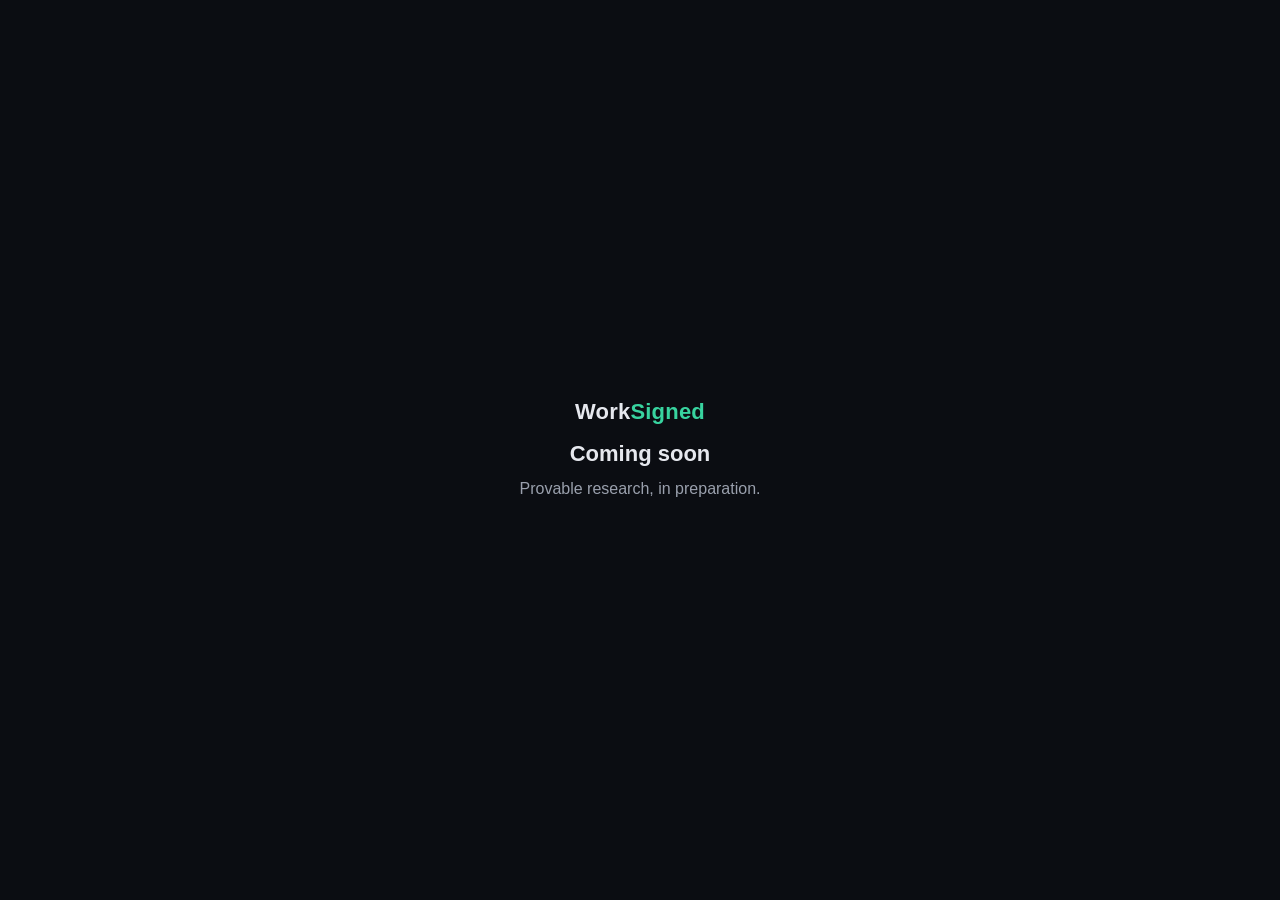
==== commit 2d6d895e: "site: blank to coming-soon (temporary)" ====
--- a/faq.html
+++ b/faq.html
@@ -1,78 +1,27 @@
 <!DOCTYPE html>
 <html lang="en">
 <head>
-    <meta charset="UTF-8">
-    <meta name="viewport" content="width=device-width, initial-scale=1.0">
-    <title>FAQ &mdash; The Equitable Corporation</title>
-    <link rel="preconnect" href="https://fonts.googleapis.com">
-    <link rel="preconnect" href="https://fonts.gstatic.com" crossorigin>
-    <link href="https://fonts.googleapis.com/css2?family=Inter:wght@400;500;600;700;800&display=swap" rel="stylesheet">
-    <link rel="stylesheet" href="style.css">
+<meta charset="utf-8">
+<meta name="viewport" content="width=device-width, initial-scale=1">
+<meta name="robots" content="noindex,nofollow">
+<title>WorkSigned</title>
+<style>
+  html,body{margin:0;height:100%;background:#0b0d12;color:#e6e8ee;
+    font-family:-apple-system,BlinkMacSystemFont,"Segoe UI",Roboto,Helvetica,Arial,sans-serif;
+    display:flex;align-items:center;justify-content:center;}
+  .card{text-align:center;padding:48px 28px;max-width:440px;}
+  .brand{font-weight:700;font-size:22px;letter-spacing:.2px;margin-bottom:16px;}
+  .brand span{color:#38d39f;}
+  h1{font-size:22px;font-weight:600;margin:0 0 10px;}
+  p{color:#9aa0ad;font-size:16px;line-height:1.55;margin:0;}
+</style>
 </head>
 <body>
-    <div id="site">
-        <!-- Top bar -->
-        <div id="topbar">
-            <div class="topbar-inner">
-                <a href="/" id="logo"><span class="logo-mark">&#10003;</span> Equitable Corporation</a>
-                <nav class="topnav">
-                    <a href="/">Overview</a>
-                    <a href="/#faq">FAQ</a>
-                    <a href="https://equitablestandard.com" target="_blank">The Standard &rarr;</a>
-                </nav>
-            </div>
-        </div>
-
-        <!-- Hero -->
-        <section class="hero" id="top">
-            <div class="container">
-                <span class="eyebrow">Equitable Corporation</span>
-                <h1>Frequently <span class="grad">Asked Questions</span></h1>
-                <p class="sub">About the Equitable Corporation &mdash; a structure where the people who create the value keep it, and the rules can only get stronger.</p>
-            </div>
-        </section>
-
-        <!-- FAQ -->
-        <section class="section" id="faq">
-            <div class="container narrow">
-                <div class="faq-list">
-                    <details class="faq-item reveal" open>
-                        <summary>What is an Equitable Corporation?</summary>
-                        <p>A corporate structure in which the value created by users is not extracted: user data stays owned by the user, and the charter requires a supermajority and a right of first refusal for any sale of control, the core IP, or the brand to a private equity firm, a venture capital fund, or any acquirer that would control the board &mdash; so a capture is <em>priced and public</em>, not possible to do quietly.</p>
-                    </details>
-                    <details class="faq-item reveal">
-                        <summary>How is it different from a normal company?</summary>
-                        <p>In a normal company, user data and attention are assets that can be sold, and the company can be sold to an acquirer. In an Equitable Corporation, user data stays owned by the user, and the charter requires a supermajority and a right of first refusal for any sale or change of control to a private equity firm, a venture capital fund, or any acquirer that would control the board &mdash; so a capture is <em>priced and public</em>. Permitted acquirers are limited to a mission-aligned for-profit research institution that adopts the principles in writing, a founder- and staff-directed buyout, or a dissolution into a non-profit or research-purpose trust.</p>
-                    </details>
-                    <details class="faq-item reveal">
-                        <summary>Is it public or private?</summary>
-                        <p>Both &mdash; and that&rsquo;s the point. The commitments themselves are public and verifiable: every line of deployed code is auditable by your IT security team, and governance, financials, and data practices are open to audit. What stays private is the user&rsquo;s own work and data &mdash; those are never the company&rsquo;s to disclose or use. And the protection is two layers: the charter makes capture costly and public, and a capture or an adverse change breaches the agreement with every signee (terminating the service and returning the data).</p>
-                    </details>
-                    <details class="faq-item reveal">
-                        <summary>Who owns the value it creates?</summary>
-                        <p>The people who created it. User data and work stay owned by the user, and the company&rsquo;s structure is built so that value isn&rsquo;t redirected to outside extractors. The founder holds the equity and is paid a capped salary plus a locked ratio of profits &mdash; but cannot take the company&rsquo;s defining commitments with them, because those are locked in the charter and can only be strengthened.</p>
-                    </details>
-                    <details class="faq-item reveal">
-                        <summary>What stops the founder from changing the rules?</summary>
-                        <p>The charter. The core terms can only be strengthened, never weakened &mdash; a material adverse change to them (weakening data ownership, enabling sale/mining of the signee&rsquo;s data or records, or reducing auditability) requires the stated supermajority and triggers the per-signee remedy. A company can add features and grow, but a material adverse change to those principles requires the stated supermajority.</p>
-                    </details>
-                    <details class="faq-item reveal">
-                        <summary>Is the founder above the company?</summary>
-                        <p>No. The founder can be replaced by an equitable vote of the community, so the structure doesn&rsquo;t depend on one person staying forever. And because the commitments are in the charter and the user agreements, they outlive any single person, board, or management team.</p>
-                    </details>
-                </div>
-            </div>
-        </section>
-
-        <!-- Footer -->
-        <footer id="footer">
-            <div class="container footer-inner">
-                <span id="foot-brand"><span class="logo-mark">&#10003;</span> Equitable Corporation</span>
-                <span class="foot-copy">&copy; 2026 &middot; founded by <strong>Ethan Wei, MD</strong> &middot; <a href="https://equitablestandard.com" target="_blank">equitablestandard.com</a> &middot; <a href="https://worksigned.com" target="_blank">worksigned.com</a></span>
-            </div>
-        </footer>
-    </div>
-
-    <script src="script.js"></script>
+  <div class="card">
+    <div class="brand">Work<span>Signed</span></div>
+    <h1>Coming soon</h1>
+    <p>Provable research, in preparation.</p>
+  </div>
 </body>
 </html>
+
